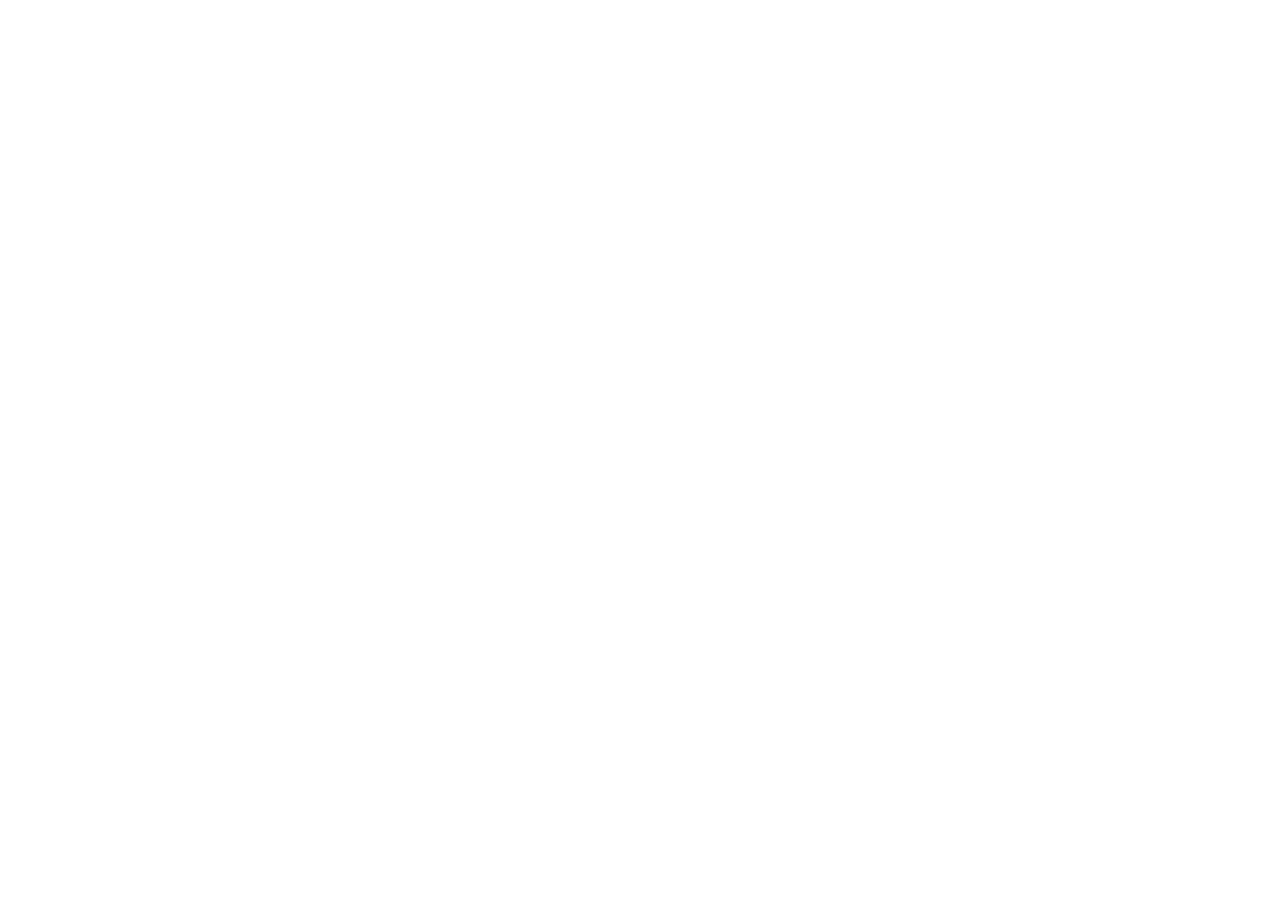
==== index.html @ bf2cc30d "first commit" ====
<!DOCTYPE html>
<html>

<head>
    <meta charset="utf-8">
    <meta name="viewport"
        content="width=device-width,initial-scale=1.0,maximum-scale=1.0,minimum-scale=1.0,user-scalable=no">
    <title>Skypka</title>
</head>

<body>

</body>

</html>
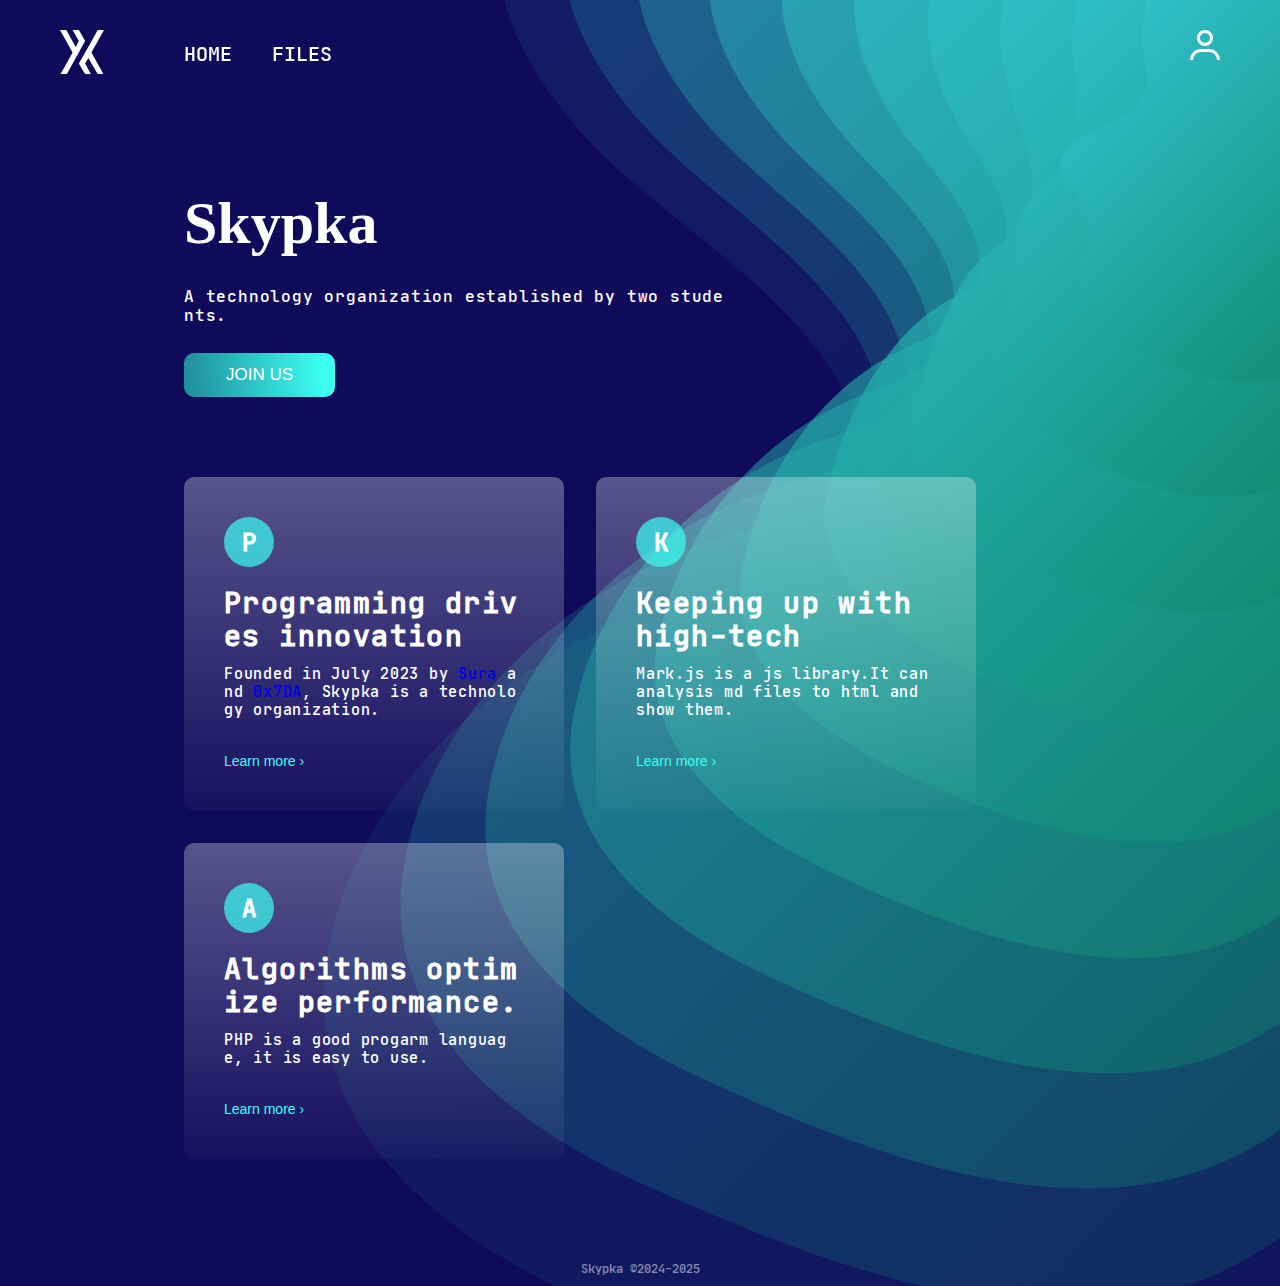
==== commit b93fc5d7: "update" ====
--- a/index.html
+++ b/index.html
@@ -1,15 +1,73 @@
-<!DOCTYPE html>
-<html>
-
-<head>
-    <meta charset="utf-8">
-    <meta name="viewport"
-        content="width=device-width,initial-scale=1.0,maximum-scale=1.0,minimum-scale=1.0,user-scalable=no">
-    <title>Skypka</title>
-</head>
-
-<body>
-
-</body>
-
+<!DOCTYPE html>
+<html lang="en">
+
+<head>
+    <meta charset="UTF-8">
+    <meta http-equiv="X-UA-Compatible" content="IE=edge">
+    <meta name="viewport" content="width=device-width, initial-scale=1.0">
+    <title>Showl Link</title>
+    <link rel="stylesheet" href="style.css">
+</head>
+
+<body>
+
+    <!-- header part -->
+
+    <header>
+        <div class="header__logo-box">
+            <a href="/"><img src="img/logo.svg" alt="logo"></a>
+        </div>
+        <nav class="header__nav">
+            <input type="checkbox" class="nav__checkbox" id="nav__toggle">
+            <label for="nav__toggle" class="nav__button">
+                <span class="nav__icon"></span>
+            </label>
+            <div class="nav__background"></div>
+            <ul class="nav__menu">
+                <li class="menu-item"><a class="menu-item__text" href="./index.html">home</a></li>
+                <li class="menu-item"><a class="menu-item__text" href="./ShowFiles/index.html">Files</a></li>
+            </ul>
+
+        </nav>
+        <div class="header__user">
+            <img src="img/icon-user.svg" alt="icon-user">
+        </div>
+    </header>
+
+
+    <!-- main content     -->
+
+    <main class="content-wrapper">
+        <div class="content__intro">
+            <h1 class="heading-title">Skypka</h1>
+            <p class="paragraph-subtitle">A technology organization established by two students.</p>
+            <button class="btn-primary"><a class="btn-primary__text" href="./index.html">Join us</a></button>
+        </div>
+        <div class="content__cards">
+            <div class="card">
+                <div class="card__number">P</div>
+                <div class="card__title">Programming drives innovation</div>
+                <div class="card__subtitle">Founded in July 2023 by <a href="#">Sura</a> and <a href="#">0x7DA</a>, Skypka is a technology organization.</div>
+                <button class="card__btn"><a href="./ShowFiles/index.html">Learn more &#8250;</a></button>
+            </div>
+            <div class="card">
+                <div class="card__number">K</div>
+                <div class="card__title">Keeping up with high-tech</div>
+                <div class="card__subtitle">Mark.js is a js library.It can analysis md files to html and show them.
+                </div>
+                <button class="card__btn"><a href="https://markjs.io/">Learn more &#8250;</a></button>
+            </div>
+            <div class="card">
+                <div class="card__number">A</div>
+                <div class="card__title">Algorithms optimize performance.</div>
+                <div class="card__subtitle">PHP is a good progarm language, it is easy to use.</div>
+                <button class="card__btn"><a href="./index.html">Learn more &#8250;</a></button>
+            </div>
+        </div>
+    </main>
+    <footer>
+        <p class="footer__copyright">Skypka ©2024-2025</p>
+    </footer>
+</body>
+
 </html>--- a/style.css
+++ b/style.css
@@ -0,0 +1,420 @@
+*,
+*::after,
+*::before {
+    margin: 0;
+    padding: 0;
+    box-sizing: border-box;
+    box-sizing: inherit;
+    border: 0;
+    word-break: break-all;
+    position: relative;
+    text-decoration: none;
+}
+
+@font-face{
+    font-family: JetBarinsMono;
+    src: url('../fonts/JetBrainsMono-Medium.ttf')
+}
+
+body,
+html {
+    font-family: 'JetBarinsMono';
+    width: 100%;
+    height: 100%;
+    box-sizing: border-box;
+    font-size: 62.5%;
+}
+
+
+body {
+    font-family: 'JetBarinsMono';
+    font-weight: 400;
+    color: white;
+    font-size: 1.8rem;
+    background-color: #100A5B;
+    background-image: url(img/gradient-bg.svg);
+    background-position: top -651px right -659px;
+    background-repeat: no-repeat;
+}
+
+/*-----------------header-------------------------------*/
+
+header {
+    width: 100%;
+    padding: 3rem 6rem 6rem 6rem;
+    display: flex;
+    justify-content: space-between;
+}
+
+.header__logo-box,
+.header__user {
+    cursor: pointer;
+}
+
+.header__nav {
+    margin-left: 6rem;
+    margin-right: auto;
+}
+
+.nav__checkbox {
+    display: none;
+}
+
+
+.nav__button {
+    height: 3rem;
+    width: 3rem;
+    z-index: 300;
+}
+
+
+.nav__background {
+    height: 3rem;
+    width: 3rem;
+    border-radius: 50%;
+    position: fixed;
+    z-index: 200;
+    background-color: #100A5B;
+    opacity: 0;
+    transition: all .6s cubic-bezier(.83, 0, .17, 1);
+}
+
+
+
+.nav__icon,
+.nav__icon::before,
+.nav__icon::after {
+    width: 3rem;
+    height: 3px;
+    background-color: #fff;
+    display: inline-block;
+
+}
+
+.nav__icon::before,
+.nav__icon::after {
+    content: "";
+    position: absolute;
+    left: 0;
+    transition: all .2s;
+    transform-origin: center;
+}
+
+.nav__icon::before {
+    top: -.8rem;
+}
+
+.nav__icon::after {
+    top: .8rem;
+}
+
+.nav__icon {
+    display: none;
+    z-index: 400;
+    left: 0;
+}
+
+.nav__button:hover .nav__icon::before {
+    transform: translateY(-2px);
+}
+
+.nav__button:hover .nav__icon::after {
+    transform: translateY(2px);
+}
+
+
+
+.nav__menu {
+    display: flex;
+    z-index: 201;
+}
+
+.menu-item {
+
+    list-style: none;
+    display: flex;
+    flex-direction: row;
+    justify-content: center;
+    align-items: center;
+}
+
+.menu-item__text {
+    color: #fff;
+    font-size: 2rem;
+    text-decoration: none;
+    text-transform: uppercase;
+    padding: 1.2rem 2rem;
+    border-radius: 1rem;
+    transition: transform .1s ease-in;
+}
+
+
+.menu-item:hover .menu-item__text {
+    background: rgba(255, 255, 255, 0.15);
+    transform: translateY(-3px);
+}
+
+
+/*-----------------main-------------------------------*/
+.content__intro {
+    font-family: 'JetBarinsMono';
+    padding: 2rem 0 2rem 18.4rem;
+    width: 100%;
+
+}
+
+
+.heading-title {
+    font-family: "JetBrainsMono";
+    max-width: 70rem;
+    font-style: normal;
+    font-weight: bold;
+    font-size: 6rem;
+    line-height: 7.2rem;
+    margin: 2.8rem 0;
+}
+
+.paragraph-subtitle {
+    font-family: 'JetBarinsMono';
+    max-width: 550px;
+    margin: 2.8rem 0;
+    font-size: 16px;
+    line-height: 19px;
+    letter-spacing: 0.05em;
+    font-weight: 300;
+}
+
+button.btn-primary {
+    display: inline-block;
+    outline: none;
+    border: none;
+    background-color: transparent;
+    padding: 0;
+    transition: all .2s;
+}
+
+.btn-primary:hover {
+    transform: translateY(-3px) scale(1.1);
+
+}
+
+.btn-primary__text {
+    display: inline-block;
+    font-size: 1.7rem;
+    line-height: 2rem;
+    color: #fff;
+    text-transform: uppercase;
+    padding: 1.2rem 4.2rem;
+    background: linear-gradient(261.97deg, #3BFFF2 9.08%, #1E8192 107.13%);
+    border-radius: 1rem;
+}
+
+/*--------card--------*/
+.content__cards {
+    font-family: 'JetBarinsMono';
+    margin: 6rem 0;
+    padding-left: 18.4rem;
+    display: flex;
+    flex-wrap: wrap;
+}
+
+.card {
+    font-family: 'JetBarinsMono';
+    background: linear-gradient(180deg, rgba(255, 255, 255, 0.3) 0%, rgba(255, 255, 255, 0) 109.91%);
+    border-radius: 1rem;
+    padding: 4rem;
+    max-width: 38rem;
+    margin-right: 3.2rem;
+    margin-bottom: 3.2rem;
+
+}
+
+.card__number {
+    width: 5rem;
+    height: 5rem;
+    background: rgba(59, 255, 242, 0.7);
+    border-radius: 50%;
+    display: flex;
+    justify-content: center;
+    align-items: center;
+    font-weight: 600;
+    font-size: 2.4rem;
+    margin-bottom: 2rem;
+}
+
+.card__title {
+    font-family: 'JetBarinsMono';
+    font-weight: 600;
+    font-size: 2.8rem;
+    line-height: 3.3rem;
+    letter-spacing: 0.05em;
+    margin-bottom: 1.2rem;
+}
+
+.card__subtitle {
+    font-size: 1.5rem;
+    line-height: 1.8rem;
+    letter-spacing: 0.05em;
+    font-weight: 300;
+    margin-bottom: 3rem;
+}
+
+.card__btn {
+    display: inline-block;
+    outline: none;
+    background-color: transparent;
+    padding: 0;
+    transform: translateX(-10px);
+    transition: all .1s ease-in;
+}
+
+.card__btn a {
+    font-size: 14px;
+    color: #3BFFF2;
+    text-decoration: none;
+    padding: .8rem 1rem;
+}
+
+.card__btn:hover {
+    transform: translateX(0);
+}
+
+.card__btn:hover a {
+    background: linear-gradient(95.83deg, rgba(255, 255, 255, 0.3) -2.4%, rgba(255, 255, 255, 0) 103.86%);
+    border-radius: 5px;
+}
+
+/*-----------------------------footer------------------------------*/
+.footer__copyright {
+    text-align: center;
+    font-size: 1.2rem;
+    color: rgba(255, 255, 255, 0.5);
+    padding: 1rem;
+}
+
+
+
+
+/*----------------Media Queries------------------*/
+
+
+
+@media screen and (max-width:800px) {
+
+
+    body {
+        background-position: top -663px right -894px;
+    }
+
+    .header__nav {
+        order: -1;
+        margin: 0;
+    }
+
+    .nav__icon {
+        display: inline-block;
+        transition: all .2s;
+    }
+
+    .nav__menu {
+        flex-direction: column;
+        justify-content: center;
+        transition: all .6s ease-in-out;
+        opacity: 0;
+        width: 0;
+        height: 0;
+        position: fixed;
+        top: 0;
+        left: 0;
+    }
+
+    .menu-item {
+        margin-bottom: 1rem;
+    }
+
+    .menu-item__text {
+        font-size: 2.5rem;
+    }
+
+    .nav__checkbox:checked~.nav__button .nav__icon::before {
+        transform: translateY(8px)rotate(45deg);
+    }
+
+    .nav__checkbox:checked~.nav__button .nav__icon {
+        background-color: transparent;
+    }
+
+    .nav__checkbox:checked~.nav__button .nav__icon::after {
+        transform: translateY(-8px)rotate(-45deg);
+    }
+
+    .nav__checkbox:checked~.nav__menu {
+        opacity: 1;
+        width: 100vw;
+        height: 100vh;
+    }
+
+    .nav__checkbox:checked~.nav__background {
+        display: inline-block;
+        transform: scale(80);
+        opacity: 1;
+
+    }
+
+    .content__intro,
+    .content__cards {
+        padding-left: 10rem;
+        max-width: 95%;
+    }
+
+
+
+    .card,
+    .card__title,
+    .card__subtitle {
+        max-width: 90%;
+        margin-right: 0;
+    }
+
+}
+
+
+@media screen and (max-width:500px) {
+
+    body {
+        background-position: top -738px right -1026px;
+    }
+
+    header {
+        padding: 2.5rem;
+    }
+
+    .heading-title {
+        font-size: 4.4rem;
+        line-height: 53px;
+    }
+
+    .paragraph-subtitle {
+        font-size: 1.4rem;
+    }
+
+    .content__intro,
+    .content__cards {
+        padding: 0 5vw;
+        max-width: 100%;
+
+    }
+
+
+    .card,
+    .card__title,
+    .card__subtitle {
+        max-width: 100%;
+
+    }
+
+    .card__title {
+        font-size: 24px;
+        line-height: 29px;
+    }
+}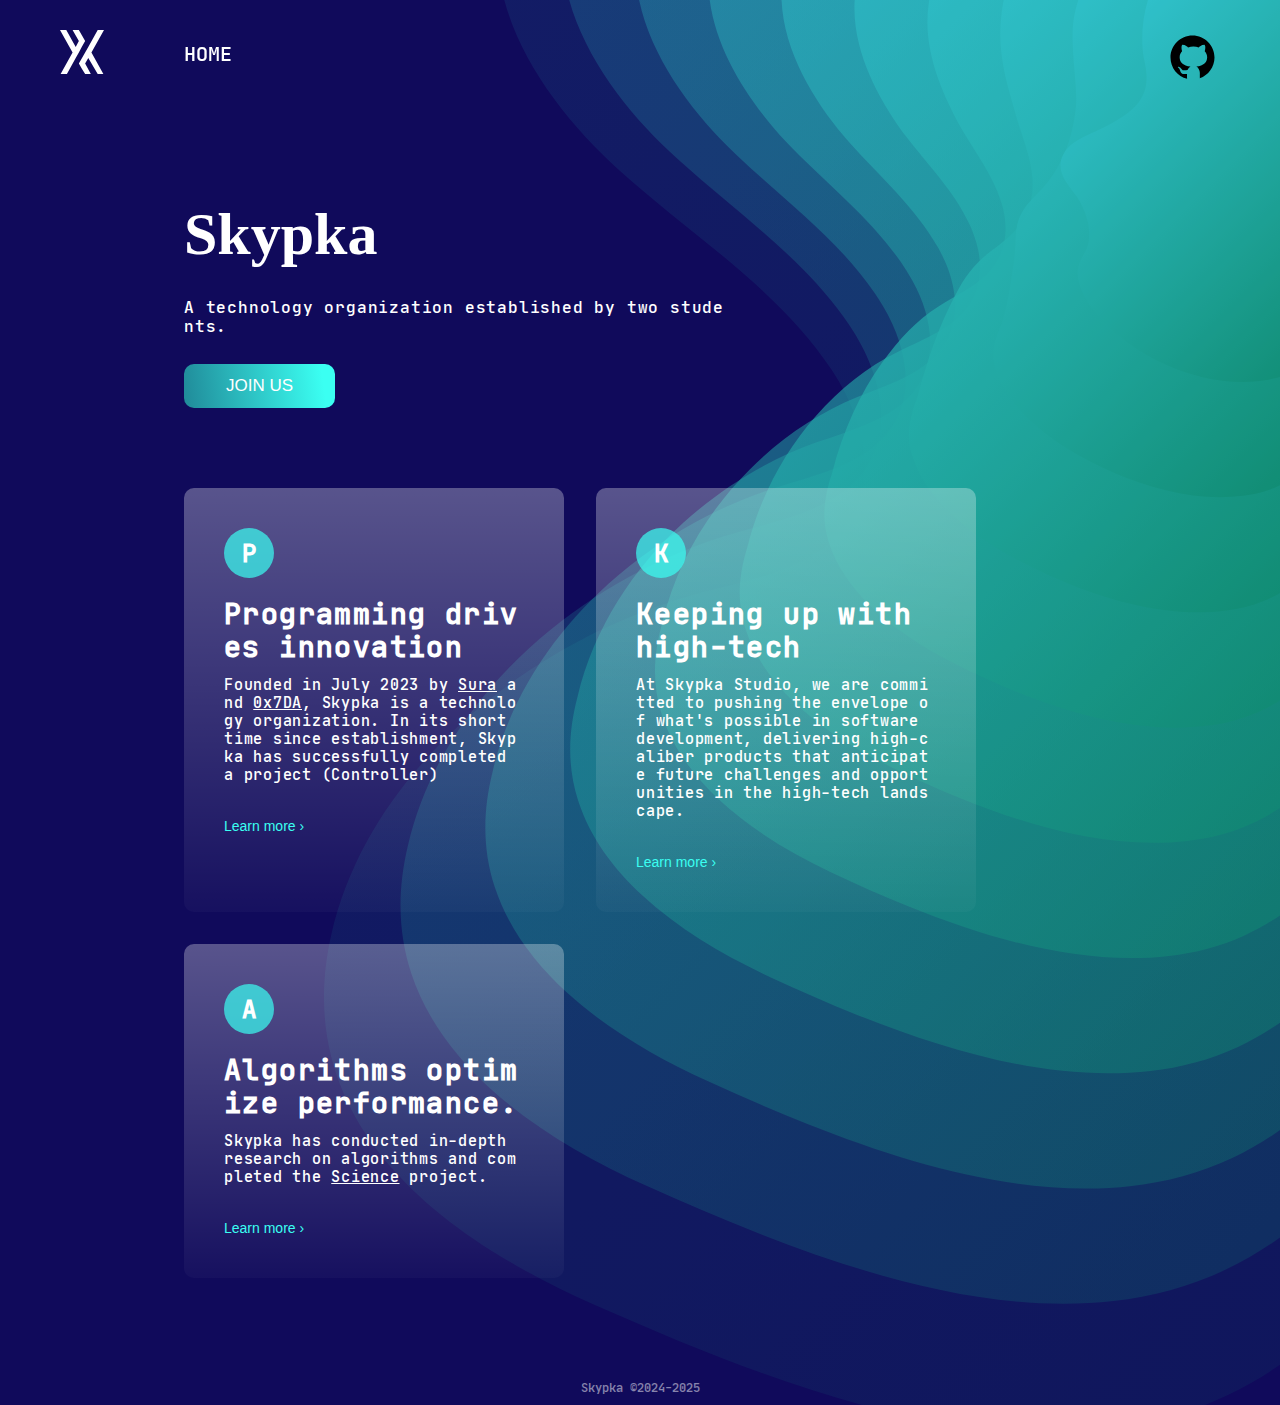
==== commit ada9eb79: "update" ====
--- a/index.html
+++ b/index.html
@@ -5,7 +5,7 @@
     <meta charset="UTF-8">
     <meta http-equiv="X-UA-Compatible" content="IE=edge">
     <meta name="viewport" content="width=device-width, initial-scale=1.0">
-    <title>Showl Link</title>
+    <title>Skypka</title>
     <link rel="stylesheet" href="style.css">
 </head>
 
@@ -25,12 +25,14 @@
             <div class="nav__background"></div>
             <ul class="nav__menu">
                 <li class="menu-item"><a class="menu-item__text" href="./index.html">home</a></li>
-                <li class="menu-item"><a class="menu-item__text" href="./ShowFiles/index.html">Files</a></li>
+                <!-- <li class="menu-item"><a class="menu-item__text" href="./ShowFiles/index.html">Files</a></li> -->
             </ul>
 
         </nav>
         <div class="header__user">
-            <img src="img/icon-user.svg" alt="icon-user">
+            <svg xmlns="http://www.w3.org/2000/svg" x="0px" y="0px" width="55" height="55" viewBox="0 0 30 30">
+                <path d="M15,3C8.373,3,3,8.373,3,15c0,5.623,3.872,10.328,9.092,11.63C12.036,26.468,12,26.28,12,26.047v-2.051 c-0.487,0-1.303,0-1.508,0c-0.821,0-1.551-0.353-1.905-1.009c-0.393-0.729-0.461-1.844-1.435-2.526 c-0.289-0.227-0.069-0.486,0.264-0.451c0.615,0.174,1.125,0.596,1.605,1.222c0.478,0.627,0.703,0.769,1.596,0.769 c0.433,0,1.081-0.025,1.691-0.121c0.328-0.833,0.895-1.6,1.588-1.962c-3.996-0.411-5.903-2.399-5.903-5.098 c0-1.162,0.495-2.286,1.336-3.233C9.053,10.647,8.706,8.73,9.435,8c1.798,0,2.885,1.166,3.146,1.481C13.477,9.174,14.461,9,15.495,9 c1.036,0,2.024,0.174,2.922,0.483C18.675,9.17,19.763,8,21.565,8c0.732,0.731,0.381,2.656,0.102,3.594 c0.836,0.945,1.328,2.066,1.328,3.226c0,2.697-1.904,4.684-5.894,5.097C18.199,20.49,19,22.1,19,23.313v2.734 c0,0.104-0.023,0.179-0.035,0.268C23.641,24.676,27,20.236,27,15C27,8.373,21.627,3,15,3z"></path>
+            </svg>
         </div>
     </header>
 
@@ -41,27 +43,28 @@
         <div class="content__intro">
             <h1 class="heading-title">Skypka</h1>
             <p class="paragraph-subtitle">A technology organization established by two students.</p>
-            <button class="btn-primary"><a class="btn-primary__text" href="./index.html">Join us</a></button>
+            <button class="btn-primary"><a class="btn-primary__text" href="./showmd/skypka.html">Join us</a></button>
         </div>
         <div class="content__cards">
             <div class="card">
                 <div class="card__number">P</div>
                 <div class="card__title">Programming drives innovation</div>
-                <div class="card__subtitle">Founded in July 2023 by <a href="#">Sura</a> and <a href="#">0x7DA</a>, Skypka is a technology organization.</div>
-                <button class="card__btn"><a href="./ShowFiles/index.html">Learn more &#8250;</a></button>
+                <div class="card__subtitle">Founded in July 2023 by <a href="./showmd/sura.html">Sura</a> and <a
+                        href="./showmd/7DA.html">0x7DA</a>, Skypka is a technology organization. In its short time since establishment, Skypka has successfully completed a project (Controller)</div>
+                <button class="card__btn"><a href="./showmd/skypka.html">Learn more &#8250;</a></button>
             </div>
             <div class="card">
                 <div class="card__number">K</div>
                 <div class="card__title">Keeping up with high-tech</div>
-                <div class="card__subtitle">Mark.js is a js library.It can analysis md files to html and show them.
+                <div class="card__subtitle">At Skypka Studio, we are committed to pushing the envelope of what's possible in software development, delivering high-caliber products that anticipate future challenges and opportunities in the high-tech landscape.
                 </div>
-                <button class="card__btn"><a href="https://markjs.io/">Learn more &#8250;</a></button>
+                <button class="card__btn"><a href="https://github.com/skypka">Learn more &#8250;</a></button>
             </div>
             <div class="card">
                 <div class="card__number">A</div>
                 <div class="card__title">Algorithms optimize performance.</div>
-                <div class="card__subtitle">PHP is a good progarm language, it is easy to use.</div>
-                <button class="card__btn"><a href="./index.html">Learn more &#8250;</a></button>
+                <div class="card__subtitle">Skypka has conducted in-depth research on algorithms and completed the <a href="https://github.com/Scientifiction/science">Science</a> project.</div>
+                <button class="card__btn"><a href="https://github.com/Scientifiction/science">Learn more &#8250;</a></button>
             </div>
         </div>
     </main>
--- a/style.css
+++ b/style.css
@@ -259,6 +259,12 @@
     margin-bottom: 3rem;
 }
 
+.card__subtitle a{
+    font-weight: bolder;
+    text-decoration:underline;
+    color: #fff;
+}
+
 .card__btn {
     display: inline-block;
     outline: none;
